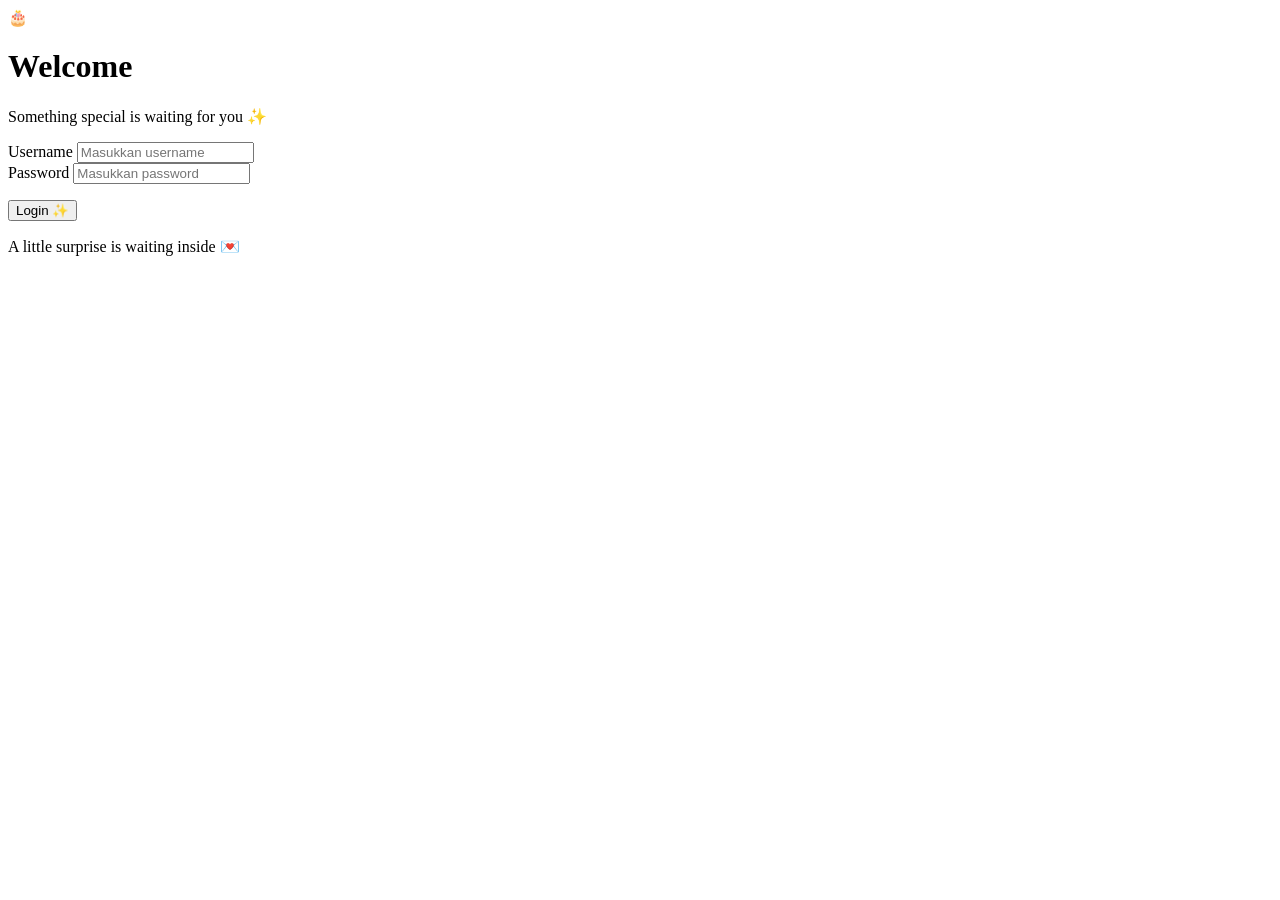
==== index.html @ 0f2d9855 "Add files via upload" ====
<!DOCTYPE html>
<html lang="id">

<head>
    <meta charset="UTF-8">

    <!-- Supaya tampilan responsive di HP -->
    <meta name="viewport" content="width=device-width, initial-scale=1.0">

    <title>Welcome ✨</title>

    <!-- Menghubungkan HTML dengan CSS login -->
    <link rel="stylesheet" href="css/login.css">
</head>

<body>

    <!-- Background dekorasi -->
    <div class="stars"></div>

    <!-- Kotak utama login -->
    <div class="login-container">

        <!-- Icon kecil di atas -->
        <div class="login-icon">
            🎂
        </div>

        <!-- Judul -->
        <h1>Welcome</h1>

        <!-- Subtitle -->
        <p class="subtitle">
            Something special is waiting for you ✨
        </p>

        <!-- Form Login -->
        <form id="loginForm">

            <!-- Input username -->
            <div class="input-box">

                <label for="username">
                    Username
                </label>

                <input
                    type="text"
                    id="username"
                    placeholder="Masukkan username"
                    autocomplete="off"
                    required
                >

            </div>

            <!-- Input password -->
            <div class="input-box">

                <label for="password">
                    Password
                </label>

                <input
                    type="password"
                    id="password"
                    placeholder="Masukkan password"
                    required
                >

            </div>

            <!-- Pesan error -->
            <p id="errorMessage"></p>

            <!-- Tombol Login -->
            <button type="submit">
                Login ✨
            </button>

        </form>

        <!-- Tulisan kecil -->
        <p class="bottom-text">
            A little surprise is waiting inside 💌
        </p>

    </div>

    <!-- Menghubungkan HTML dengan JavaScript -->
    <script src="js/login.js"></script>

</body>

</html>
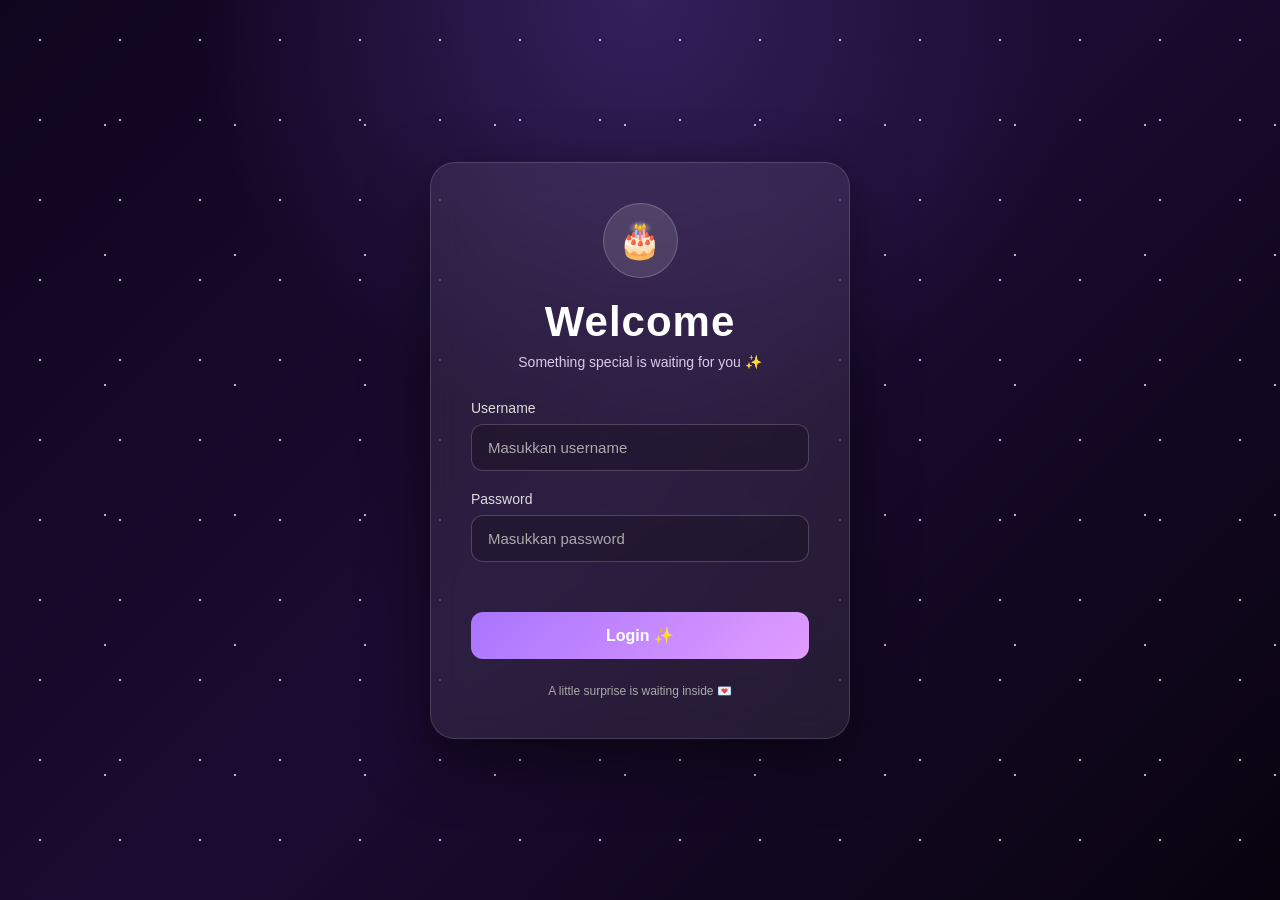
==== commit e495ec90: "Update index.html" ====
--- a/index.html
+++ b/index.html
@@ -10,7 +10,7 @@
     <title>Welcome ✨</title>
 
     <!-- Menghubungkan HTML dengan CSS login -->
-    <link rel="stylesheet" href="css/login.css">
+    <link rel="stylesheet" href="login.css">
 </head>
 
 <body>
@@ -88,8 +88,8 @@
     </div>
 
     <!-- Menghubungkan HTML dengan JavaScript -->
-    <script src="js/login.js"></script>
+   <script src="login.js"></script>
 
 </body>
 
-</html>+</html>
--- a/login.css
+++ b/login.css
@@ -0,0 +1,385 @@
+/* =========================================
+   RESET DASAR
+   ========================================= */
+
+/* Menghilangkan margin dan padding bawaan browser */
+* {
+    margin: 0;
+    padding: 0;
+    box-sizing: border-box;
+}
+
+
+/* =========================================
+   BODY
+   ========================================= */
+
+body {
+
+    /* Tinggi minimal satu layar penuh */
+    min-height: 100vh;
+
+    /* Menggunakan Flexbox untuk memposisikan login */
+    display: flex;
+    justify-content: center;
+    align-items: center;
+
+    /* Warna background */
+    background:
+        radial-gradient(circle at top, #34205c, transparent 40%),
+        linear-gradient(135deg, #10051f, #1b0b31, #08030f);
+
+    /* Font */
+    font-family: Arial, Helvetica, sans-serif;
+
+    /* Warna teks */
+    color: white;
+
+    /* Supaya tidak ada scroll horizontal */
+    overflow: hidden;
+
+    /* Jarak di HP */
+    padding: 20px;
+}
+
+
+/* =========================================
+   BACKGROUND BINTANG
+   ========================================= */
+
+.stars {
+
+    position: fixed;
+
+    inset: 0;
+
+    pointer-events: none;
+
+    opacity: 0.7;
+
+    background-image:
+        radial-gradient(circle, white 1px, transparent 1px),
+        radial-gradient(circle, white 1px, transparent 1px);
+
+    background-size:
+        80px 80px,
+        130px 130px;
+
+    background-position:
+        0 0,
+        40px 60px;
+
+    animation: moveStars 15s linear infinite;
+}
+
+
+/* Animasi background bintang */
+
+@keyframes moveStars {
+
+    from {
+        transform: translateY(0);
+    }
+
+    to {
+        transform: translateY(-80px);
+    }
+
+}
+
+
+/* =========================================
+   LOGIN CONTAINER
+   ========================================= */
+
+.login-container {
+
+    /* Lebar maksimal */
+    width: 100%;
+    max-width: 420px;
+
+    /* Warna kotak */
+    background: rgba(255, 255, 255, 0.08);
+
+    /* Efek transparan */
+    backdrop-filter: blur(15px);
+
+    /* Border */
+    border: 1px solid rgba(255, 255, 255, 0.15);
+
+    /* Sudut */
+    border-radius: 25px;
+
+    /* Jarak isi */
+    padding: 40px;
+
+    /* Bayangan */
+    box-shadow:
+        0 20px 60px rgba(0, 0, 0, 0.5);
+
+    /* Posisi supaya di atas background */
+    position: relative;
+
+    z-index: 2;
+
+    /* Animasi muncul */
+    animation: fadeIn 1s ease;
+}
+
+
+/* Animasi login muncul */
+
+@keyframes fadeIn {
+
+    from {
+        opacity: 0;
+        transform: translateY(30px);
+    }
+
+    to {
+        opacity: 1;
+        transform: translateY(0);
+    }
+
+}
+
+
+/* =========================================
+   ICON
+   ========================================= */
+
+.login-icon {
+
+    width: 75px;
+    height: 75px;
+
+    margin: 0 auto 20px;
+
+    display: flex;
+    justify-content: center;
+    align-items: center;
+
+    font-size: 35px;
+
+    border-radius: 50%;
+
+    background: rgba(255, 255, 255, 0.12);
+
+    border: 1px solid rgba(255, 255, 255, 0.2);
+
+}
+
+
+/* =========================================
+   JUDUL
+   ========================================= */
+
+h1 {
+
+    text-align: center;
+
+    font-size: 42px;
+
+    margin-bottom: 8px;
+
+    letter-spacing: 1px;
+
+}
+
+
+/* Subtitle */
+
+.subtitle {
+
+    text-align: center;
+
+    color: #d8cce8;
+
+    font-size: 14px;
+
+    margin-bottom: 30px;
+
+}
+
+
+/* =========================================
+   INPUT
+   ========================================= */
+
+.input-box {
+
+    margin-bottom: 20px;
+
+}
+
+
+/* Label */
+
+.input-box label {
+
+    display: block;
+
+    margin-bottom: 8px;
+
+    font-size: 14px;
+
+    color: #ddd;
+
+}
+
+
+/* Kotak input */
+
+.input-box input {
+
+    width: 100%;
+
+    padding: 14px 16px;
+
+    border: 1px solid rgba(255, 255, 255, 0.2);
+
+    border-radius: 12px;
+
+    outline: none;
+
+    background: rgba(0, 0, 0, 0.2);
+
+    color: white;
+
+    font-size: 15px;
+
+    transition: 0.3s;
+
+}
+
+
+/* Placeholder */
+
+.input-box input::placeholder {
+
+    color: #aaa;
+
+}
+
+
+/* Ketika input diklik */
+
+.input-box input:focus {
+
+    border-color: #c9a7ff;
+
+    box-shadow:
+        0 0 15px rgba(201, 167, 255, 0.2);
+
+}
+
+
+/* =========================================
+   ERROR MESSAGE
+   ========================================= */
+
+#errorMessage {
+
+    text-align: center;
+
+    color: #ff8f9f;
+
+    font-size: 14px;
+
+    min-height: 20px;
+
+    margin-bottom: 10px;
+
+}
+
+
+/* =========================================
+   BUTTON
+   ========================================= */
+
+button {
+
+    width: 100%;
+
+    padding: 14px;
+
+    border: none;
+
+    border-radius: 12px;
+
+    background: linear-gradient(
+        135deg,
+        #a875ff,
+        #e19cff
+    );
+
+    color: white;
+
+    font-size: 16px;
+
+    font-weight: bold;
+
+    cursor: pointer;
+
+    transition: 0.3s;
+
+}
+
+
+/* Ketika mouse diarahkan ke button */
+
+button:hover {
+
+    transform: translateY(-3px);
+
+    box-shadow:
+        0 10px 25px rgba(190, 120, 255, 0.35);
+
+}
+
+
+/* Ketika button ditekan */
+
+button:active {
+
+    transform: scale(0.97);
+
+}
+
+
+/* =========================================
+   TEXT BAWAH
+   ========================================= */
+
+.bottom-text {
+
+    text-align: center;
+
+    margin-top: 25px;
+
+    font-size: 12px;
+
+    color: #aaa;
+
+}
+
+
+/* =========================================
+   RESPONSIVE HP
+   ========================================= */
+
+@media (max-width: 500px) {
+
+    .login-container {
+
+        padding: 30px 22px;
+
+    }
+
+    h1 {
+
+        font-size: 34px;
+
+    }
+
+}
